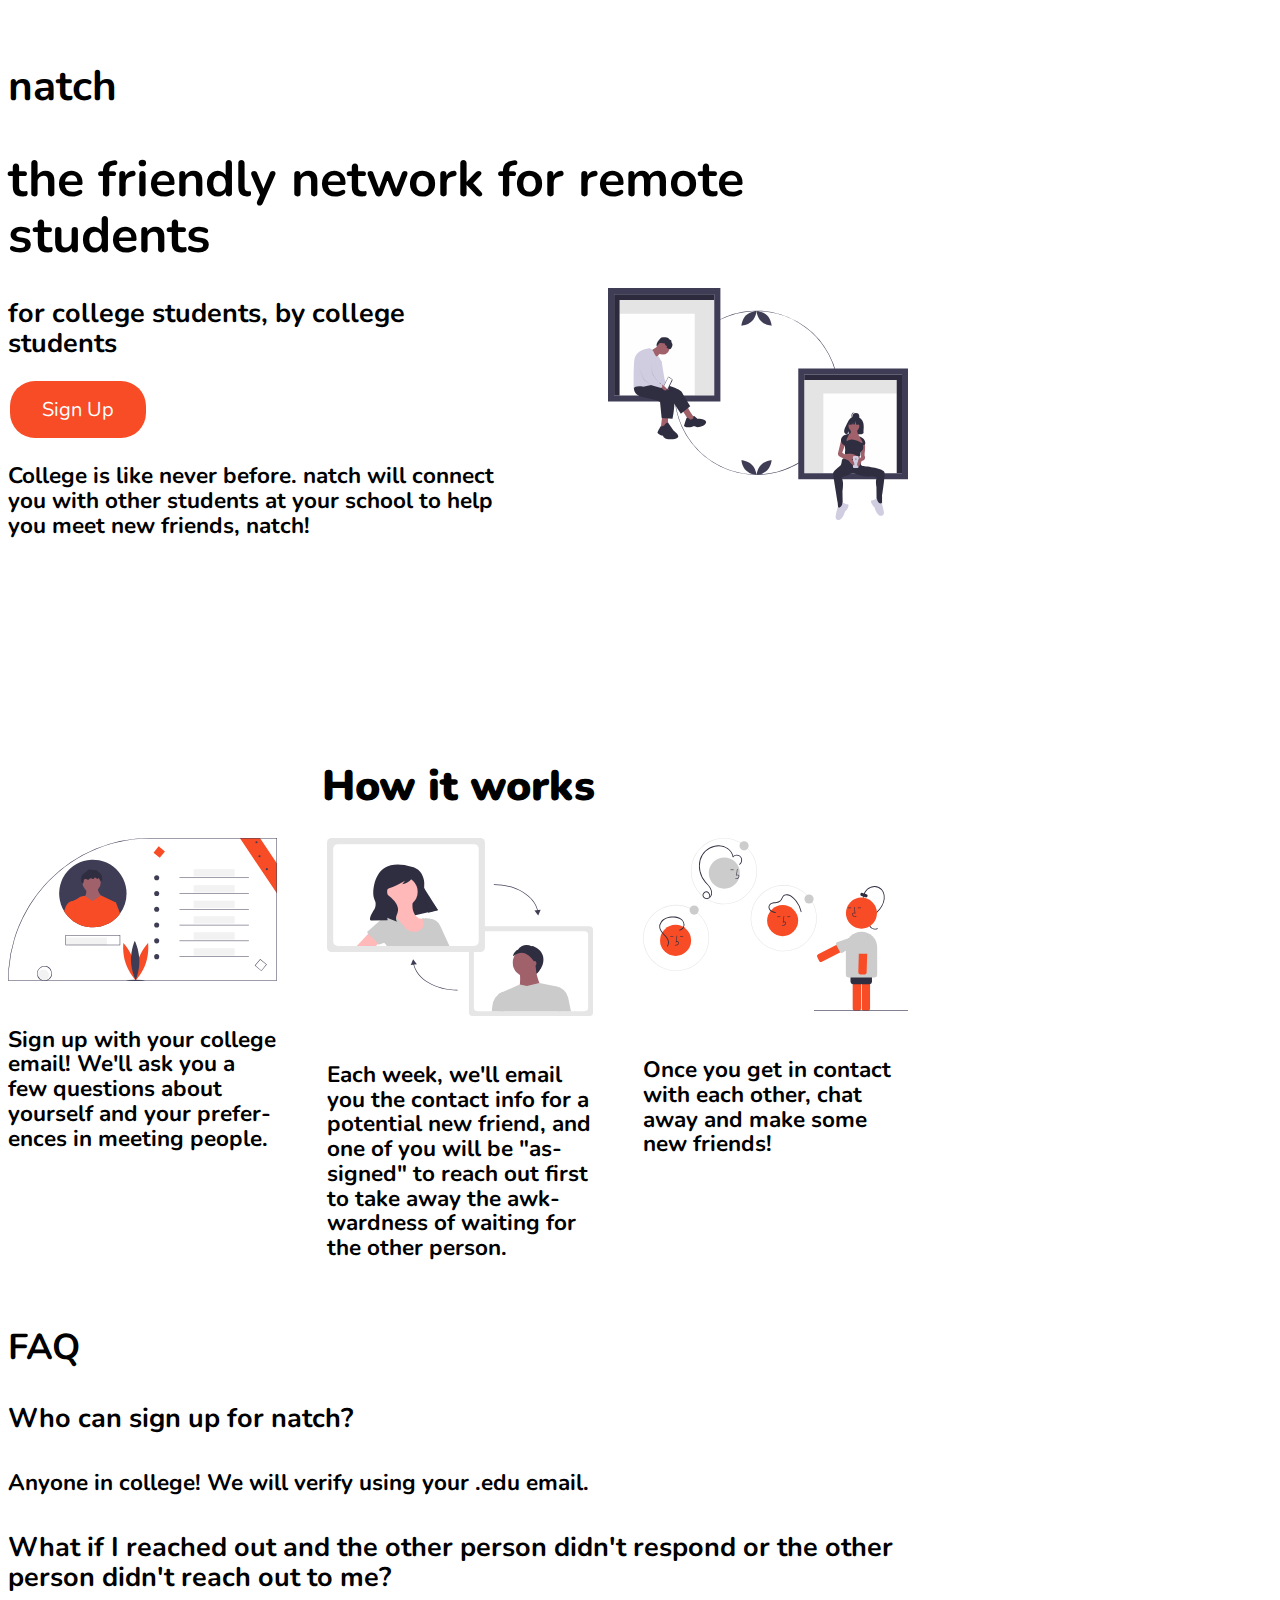
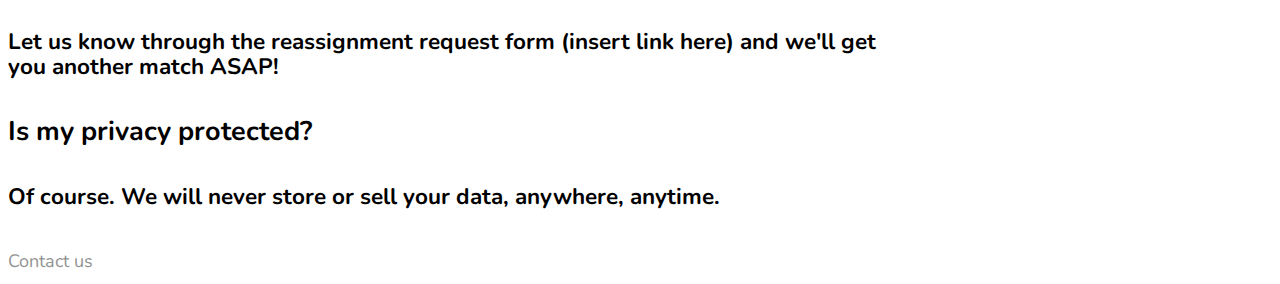
==== index.html @ 2302310b "hi" ====
<!DOCTYPE html>
<html lang="en">
    <head>
        <meta charset="UTF-8">
        <meta name="viewport" content="width=device-width, initial-scale=1.0">
        <title>natch</title>
        <link rel="stylesheet" href="style.css">
         <!-- Bootstrap CSS -->
         <!-- <link rel="stylesheet" href="https://maxcdn.bootstrapcdn.com/bootstrap/4.0.0/css/bootstrap.min.css" integrity="sha384-Gn5384xqQ1aoWXA+058RXPxPg6fy4IWvTNh0E263XmFcJlSAwiGgFAW/dAiS6JXm" crossorigin="anonymous">
         <meta name="viewport" content="width=device-width, initial-scale=1, shrink-to-fit=no"> -->
         <!-- <link href="https://fonts.googleapis.com/css2?family=Nunito:wght@700&display=swap" rel="stylesheet"> -->
         <!-- <link href="https://fonts.googleapis.com/css2?family=Nunito:wght@900&display=swap" rel="stylesheet"> -->
         <link href="https://fonts.googleapis.com/css2?family=Libre+Barcode+128+Text&family=Nunito:wght@900&display=swap" rel="stylesheet">
         <link href="https://fonts.googleapis.com/css2?family=Nunito:wght@800&display=swap" rel="stylesheet">


    </head>
     <body>
        <div class = "bkg-white">
         <h1 id="titlehead"> natch</h1>
        <!-- <h3>the friendly app for remote students</h3> -->
        <h1 id="quotetext">the friendly network for remote students</h1>
        <img src = "images/undraw_connection_b38q (2).svg" style = "float:right;width:300px; margin-left:10%">
        <div id = "about">
            <h4>for college students, by college students</h4>
            <a href="sign-up.html" class="formButton">Sign Up</a>
            <h5><div id = "intro">College is like never before. natch will 
                connect you with other students at your school to help you meet new friends, natch!</div>
            </h5>
        </div>
        
        <div id = "selection" id = "bkg-grey">
            <h1 style = "text-align: center;"><b>How it works</b></h1>

        <div class="grid-container">
            <div class="grid-item"><img src = "images/undraw_personal_info_0okl.svg">
                <h5> Sign up with your college email! We'll ask you a few questions about yourself
                    and your preferences in meeting people.
                </h5>
            </div>
            <div class="grid-item"><img src = "images/undraw_remote_meeting_cbfk (1).svg">
                <h5> Each week, we'll email you the contact info for a potential new friend, and 
                    one of you will be "assigned" to reach out first to take away the 
                    awkwardness of waiting for the other person.
                </h5>
            </div>
            <div class="grid-item"><img src = "images/undraw_Friends_online_re_r7pq.svg">
            <h5> Once you get in contact with each other, chat away and make some new friends!
            </h5>
            </div>
        </div>
        </div>
    </div>

    <div class = "bkg-white">
            <h2> FAQ </h2>
            <h4>Who can sign up for natch?</h4>
            <h5>Anyone in college! We will verify using your .edu email.</h5>
            <h4>What if I reached out and the other person didn't respond or the other person didn't reach out to me?</h4>
            <h5>Let us know through the reassignment request form (insert link here) and we'll get you another match ASAP!</h5>
            <h4>Is my privacy protected?</h4>
            <h5>Of course. We will never store or sell your data, anywhere, anytime.</h5>

     
    
        <a href="mailto:hu.z.katherine@gmail.com" title="Email" class="contact-btn">Contact us </a>
        <!-- <script src="https://code.jquery.com/jquery-3.2.1.slim.min.js" integrity="sha384-KJ3o2DKtIkvYIK3UENzmM7KCkRr/rE9/Qpg6aAZGJwFDMVNA/GpGFF93hXpG5KkN" crossorigin="anonymous"></script>
        <script src="https://cdnjs.cloudflare.com/ajax/libs/popper.js/1.12.9/umd/popper.min.js" integrity="sha384-ApNbgh9B+Y1QKtv3Rn7W3mgPxhU9K/ScQsAP7hUibX39j7fakFPskvXusvfa0b4Q" crossorigin="anonymous"></script>
        <script src="https://maxcdn.bootstrapcdn.com/bootstrap/4.0.0/js/bootstrap.min.js" integrity="sha384-JZR6Spejh4U02d8jOt6vLEHfe/JQGiRRSQQxSfFWpi1MquVdAyjUar5+76PVCmYl" crossorigin="anonymous"></script>
         -->
        </div>

        </body>
</html>
---- style.css ----
* {
  -webkit-box-sizing: border-box;
     -moz-box-sizing: border-box;
          box-sizing: border-box;
} 
html {
    font-size: 62.5%;
    font-family: 'Nunito', sans-serif;
    box-sizing: border-box;
    
  }
  body {
    font-size: 1.8rem;
    line-height: 1.618;
    max-width: 50em; /*was 38*/
    color: #000000;
    /*background-color: #FFFFFF;
    /*padding: 10px;
    /*background: url('../blob/blobgreen.svg');
    height:3000px;*/
    column-width: 50%;
    text-align: left;
    /*background-position: top left;
    background-repeat: no-repeat;
    background-attachment: fixed;*/
    
  }
  @media (max-width: 684px) {
    body {
      font-size: 1.53rem;
      margin-left:20%;
      margin-right:20%
    }
  }
  @media (max-width: 382px) {
    body {
      font-size: 1.35rem;
      margin-left:5%;
      margin-right:5%;
    }
  }
  h1, h2, h3, h4, h5, h6 {
    line-height: 1.1;
    font-family: 'Nunito', sans-serif;
    font-weight: 700;
    overflow-wrap: break-word;
    word-wrap: break-word;
    -ms-word-break: break-all;
    word-break: break-word;
    -ms-hyphens: auto;
    -moz-hyphens: auto;
    -webkit-hyphens: auto;
    hyphens: auto;
    position: relative;
    z-index: 2;
  }
  h1 {
    font-size: 2.35em;
    /*margin-bottom: 2em;*/
  }
  h2 {
    font-size: 2em;
  }
  h3 {
    font-size: 1.75em;
  }
  h4 {
    font-size: 1.5em;
  }
  h5 {
    font-size: 1.25em;
  }
  h6 {
    font-size: 1em;
  }
  .intro{
    font-size: 1.25em;
    margin-bottom: 7em;
  }
  p {
    font-family: 'Nunito', sans-serif;
    margin-top: -1em;
  }

  #titlehead {
    margin-top: 1.5em;
    margin-bottom: 1em;
  }

  #quotetext {
    font-size: 2.80em;
    margin-bottom: 0.5em;
  }
  #blob {
    position: absolute;
    top: -45%;
    z-index: 1;
  }
  #title {
    position: relative;
    z-index: 2;
  }
.sign-up-form {
  width: 300px;
  padding: 20px;
  margin: 8% auto 0;
  text-align: center;
}
.input-box {
  border-radius:25px;
  padding: 10px;
  margin: 10px 0;
  width: 100%;
  outline: none;
}
.menu {
  color: inherit;

}
img {
  width:100%;
}
#selection{
  margin-top: 25%;
}

.center {
    display: flex;
    justify-content: center;
    align-items: center;
}

.grid-item {
  padding: 0px;

}
.grid-container {
  display: grid;
  grid-column-gap: 50px;
  grid-template-columns: auto auto auto;
}

.button {
    border-style:solid;
    border-color:4a4a4a;
    border-width: 5px;
    color: 4a4a4a;
    padding: 15px 32px;
    background-color: transparent;
    text-align: center;
    text-decoration: none;
    display: flex;
    font-size: 20px;
    margin: 4px 2px;
    cursor: pointer;
    font-family: 'Nunito', sans-serif;
    box-shadow:0
}
.formButton {
    background-color:#F74C26;
    color: white;
    padding: 15px 32px;
    text-align: center;
    border-radius:25px;
    font-size: 20px;
    margin: 4px 2px;
    cursor: desfult;
    font-family: 'Nunito', sans-serif;
    text-decoration: none;
}

.contact-btn{
  color: #4a4a4a;
  opacity: 0.6;
  font-family: 'Nunito', sans-serif;
  text-decoration: none;
}
.contact-btn:hover {opacity: 1;}

.bkg-white{
  background-color: white !important;
  margin: auto !important;

}
#bkg-grey{
  background-color: grey !important;
  margin: auto !important;

}
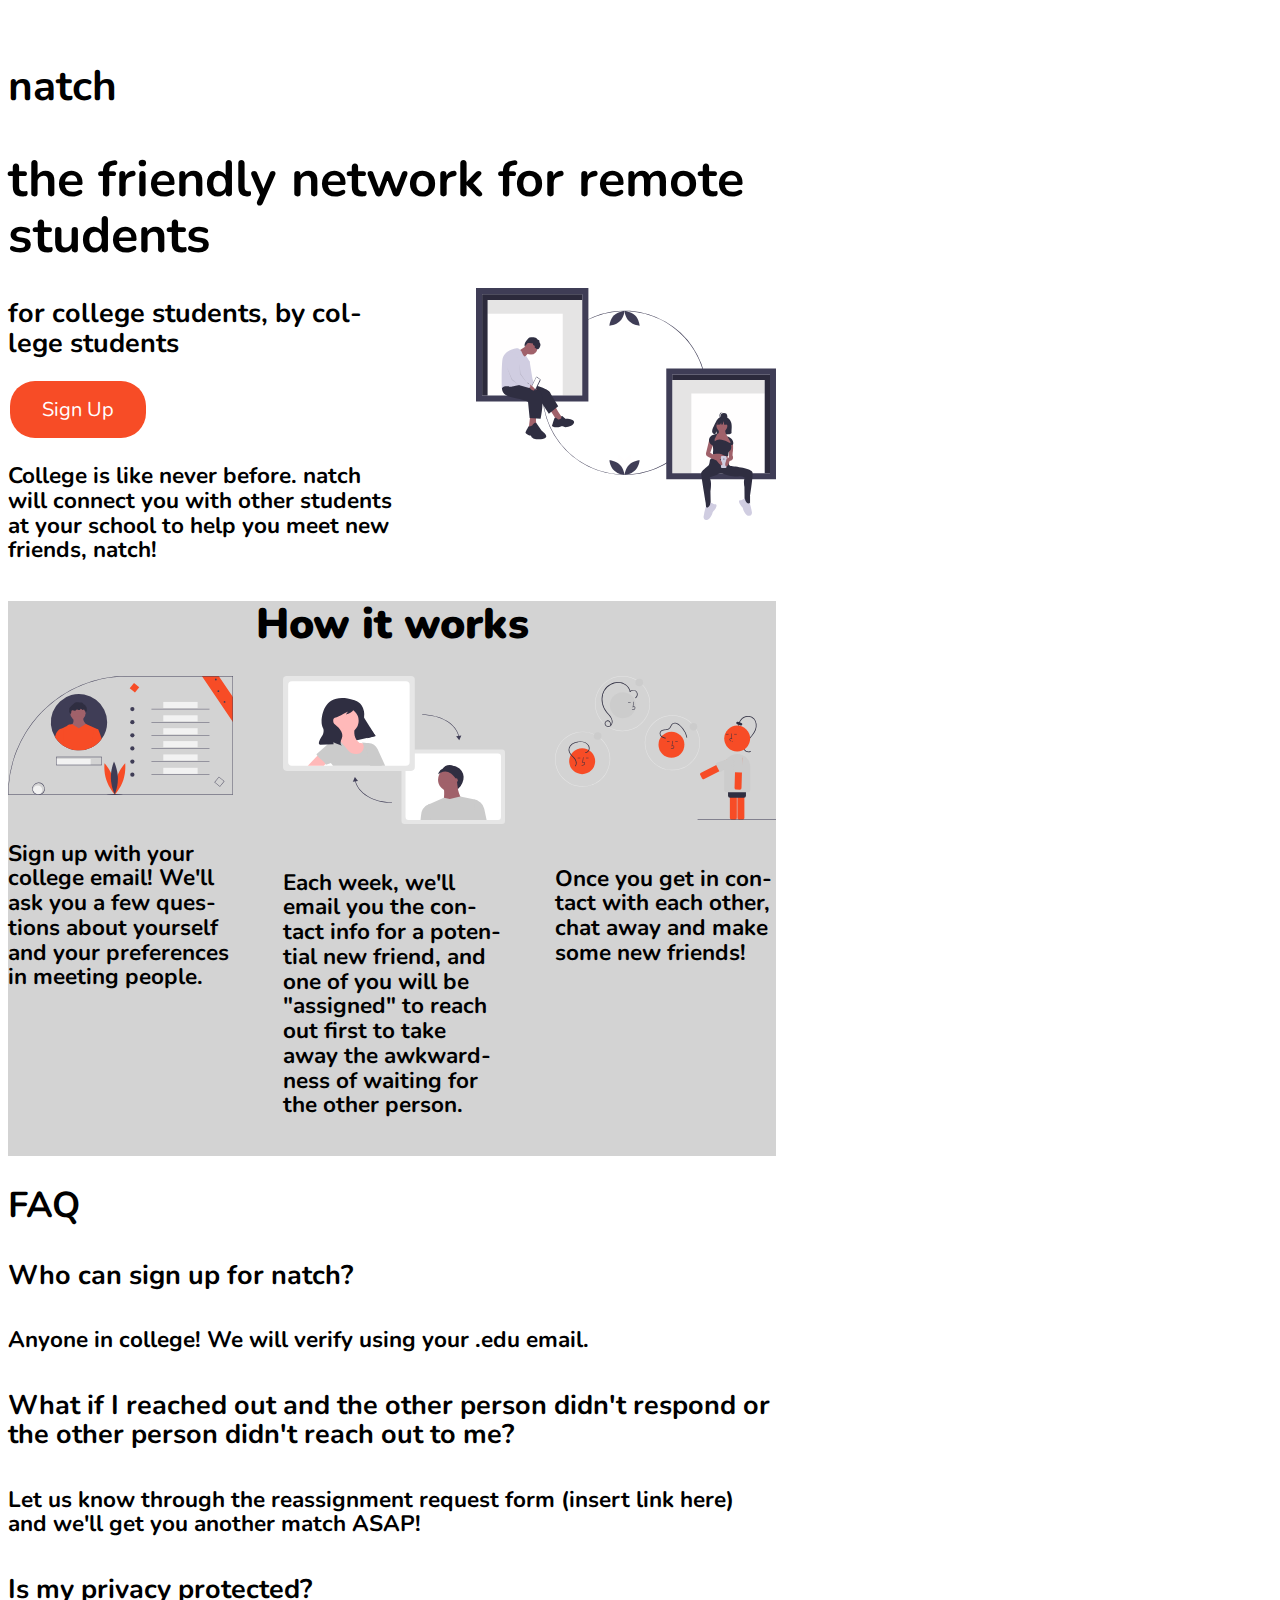
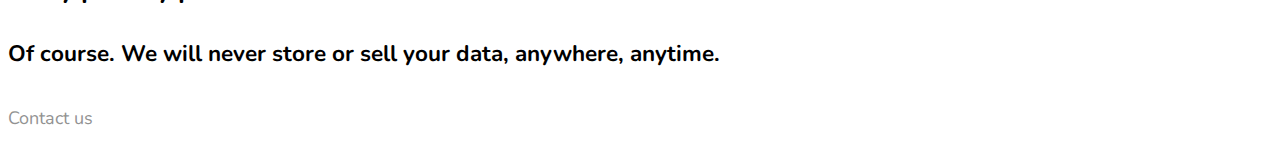
==== commit 94cab9af: "nothing" ====
--- a/index.html
+++ b/index.html
@@ -18,58 +18,73 @@
     </head>
      <body>
         <div class = "bkg-white">
-         <h1 id="titlehead"> natch</h1>
-        <!-- <h3>the friendly app for remote students</h3> -->
-        <h1 id="quotetext">the friendly network for remote students</h1>
-        <img src = "images/undraw_connection_b38q (2).svg" style = "float:right;width:300px; margin-left:10%">
-        <div id = "about">
-            <h4>for college students, by college students</h4>
-            <a href="sign-up.html" class="formButton">Sign Up</a>
-            <h5><div id = "intro">College is like never before. natch will 
-                connect you with other students at your school to help you meet new friends, natch!</div>
-            </h5>
-        </div>
+            <h1 id="titlehead"> natch</h1>
+           <h1 id="quotetext">the friendly network for remote students</h1>
+           <img src = "images/undraw_connection_b38q (2).svg" style = "float:right;width:300px; margin-left:10%">
+           <div id = "about">
+               <h4>for college students, by college students</h4>
+               <a href="sign-up.html" class="formButton">Sign Up</a>
+               <h5><div id = "intro">College is like never before. natch will 
+                   connect you with other students at your school to help you meet new friends, natch!</div>
+               </h5>
+           </div>
+           <!-- <div class="row">
+               <div class="col-md-4">
+               <img src = "images/hugo-co-workers.png">
+               </div>
+               <div class="col-md-4">
+               <img src = "images/hugo-list-is-empty.png">
+               </div>
+               <div class="col-md-4">
+               <img src = "images/hugo-message-sent.png">
+               </div>
+           </div> -->
+           </div>
+           
+           <div id = "selection" class = "bkg-grey">
+               <h1 style = "text-align: center;"><b>How it works</b></h1>
+   
+           <div class="grid-container">
+               <div class="grid-item"><img src = "images/undraw_personal_info_0okl.svg">
+                   <h5> Sign up with your college email! We'll ask you a few questions about yourself
+                       and your preferences in meeting people.
+                   </h5>
+               </div>
+               <div class="grid-item"><img src = "images/undraw_remote_meeting_cbfk (1).svg">
+                   <h5> Each week, we'll email you the contact info for a potential new friend, and 
+                       one of you will be "assigned" to reach out first to take away the 
+                       awkwardness of waiting for the other person.
+                   </h5>
+               </div>
+               <div class="grid-item"><img src = "images/undraw_Friends_online_re_r7pq.svg">
+               <h5> Once you get in contact with each other, chat away and make some new friends!
+               </h5>
+               </div>
+           </div>
+           </div>
+       </div>
+   
+       <div class = "bkg-white">
+               <h2> FAQ </h2>
+               <h4>Who can sign up for natch?</h4>
+               <h5>Anyone in college! We will verify using your .edu email.</h5>
+               <h4>What if I reached out and the other person didn't respond or the other person didn't reach out to me?</h4>
+               <h5>Let us know through the reassignment request form (insert link here) and we'll get you another match ASAP!</h5>
+               <h4>Is my privacy protected?</h4>
+               <h5>Of course. We will never store or sell your data, anywhere, anytime.</h5>
+   
         
-        <div id = "selection" id = "bkg-grey">
-            <h1 style = "text-align: center;"><b>How it works</b></h1>
+       
+           <a href="mailto:hu.z.katherine@gmail.com" title="Email" class="contact-btn">Contact us </a>
+           <!-- <script src="https://code.jquery.com/jquery-3.2.1.slim.min.js" integrity="sha384-KJ3o2DKtIkvYIK3UENzmM7KCkRr/rE9/Qpg6aAZGJwFDMVNA/GpGFF93hXpG5KkN" crossorigin="anonymous"></script>
+           <script src="https://cdnjs.cloudflare.com/ajax/libs/popper.js/1.12.9/umd/popper.min.js" integrity="sha384-ApNbgh9B+Y1QKtv3Rn7W3mgPxhU9K/ScQsAP7hUibX39j7fakFPskvXusvfa0b4Q" crossorigin="anonymous"></script>
+           <script src="https://maxcdn.bootstrapcdn.com/bootstrap/4.0.0/js/bootstrap.min.js" integrity="sha384-JZR6Spejh4U02d8jOt6vLEHfe/JQGiRRSQQxSfFWpi1MquVdAyjUar5+76PVCmYl" crossorigin="anonymous"></script>
+            -->
+           </div>
+   
+   
+        
 
-        <div class="grid-container">
-            <div class="grid-item"><img src = "images/undraw_personal_info_0okl.svg">
-                <h5> Sign up with your college email! We'll ask you a few questions about yourself
-                    and your preferences in meeting people.
-                </h5>
-            </div>
-            <div class="grid-item"><img src = "images/undraw_remote_meeting_cbfk (1).svg">
-                <h5> Each week, we'll email you the contact info for a potential new friend, and 
-                    one of you will be "assigned" to reach out first to take away the 
-                    awkwardness of waiting for the other person.
-                </h5>
-            </div>
-            <div class="grid-item"><img src = "images/undraw_Friends_online_re_r7pq.svg">
-            <h5> Once you get in contact with each other, chat away and make some new friends!
-            </h5>
-            </div>
-        </div>
-        </div>
-    </div>
-
-    <div class = "bkg-white">
-            <h2> FAQ </h2>
-            <h4>Who can sign up for natch?</h4>
-            <h5>Anyone in college! We will verify using your .edu email.</h5>
-            <h4>What if I reached out and the other person didn't respond or the other person didn't reach out to me?</h4>
-            <h5>Let us know through the reassignment request form (insert link here) and we'll get you another match ASAP!</h5>
-            <h4>Is my privacy protected?</h4>
-            <h5>Of course. We will never store or sell your data, anywhere, anytime.</h5>
-
-     
-    
-        <a href="mailto:hu.z.katherine@gmail.com" title="Email" class="contact-btn">Contact us </a>
-        <!-- <script src="https://code.jquery.com/jquery-3.2.1.slim.min.js" integrity="sha384-KJ3o2DKtIkvYIK3UENzmM7KCkRr/rE9/Qpg6aAZGJwFDMVNA/GpGFF93hXpG5KkN" crossorigin="anonymous"></script>
-        <script src="https://cdnjs.cloudflare.com/ajax/libs/popper.js/1.12.9/umd/popper.min.js" integrity="sha384-ApNbgh9B+Y1QKtv3Rn7W3mgPxhU9K/ScQsAP7hUibX39j7fakFPskvXusvfa0b4Q" crossorigin="anonymous"></script>
-        <script src="https://maxcdn.bootstrapcdn.com/bootstrap/4.0.0/js/bootstrap.min.js" integrity="sha384-JZR6Spejh4U02d8jOt6vLEHfe/JQGiRRSQQxSfFWpi1MquVdAyjUar5+76PVCmYl" crossorigin="anonymous"></script>
-         -->
-        </div>
 
         </body>
 </html>
--- a/style.css
+++ b/style.css
@@ -12,9 +12,9 @@
   body {
     font-size: 1.8rem;
     line-height: 1.618;
-    max-width: 50em; /*was 38*/
+    max-width: 60%; /*was 38*/
     color: #000000;
-    /*background-color: #FFFFFF;
+    /*background-color: #FFFFFF;d
     /*padding: 10px;
     /*background: url('../blob/blobgreen.svg');
     height:3000px;*/
@@ -177,13 +177,12 @@
 }
 .contact-btn:hover {opacity: 1;}
 
-.bkg-white{
+#bkg-white{
   background-color: white !important;
   margin: auto !important;
 
 }
-#bkg-grey{
-  background-color: grey !important;
+.bkg-grey{
+  background-color: lightgrey !important;
   margin: auto !important;
-
 }
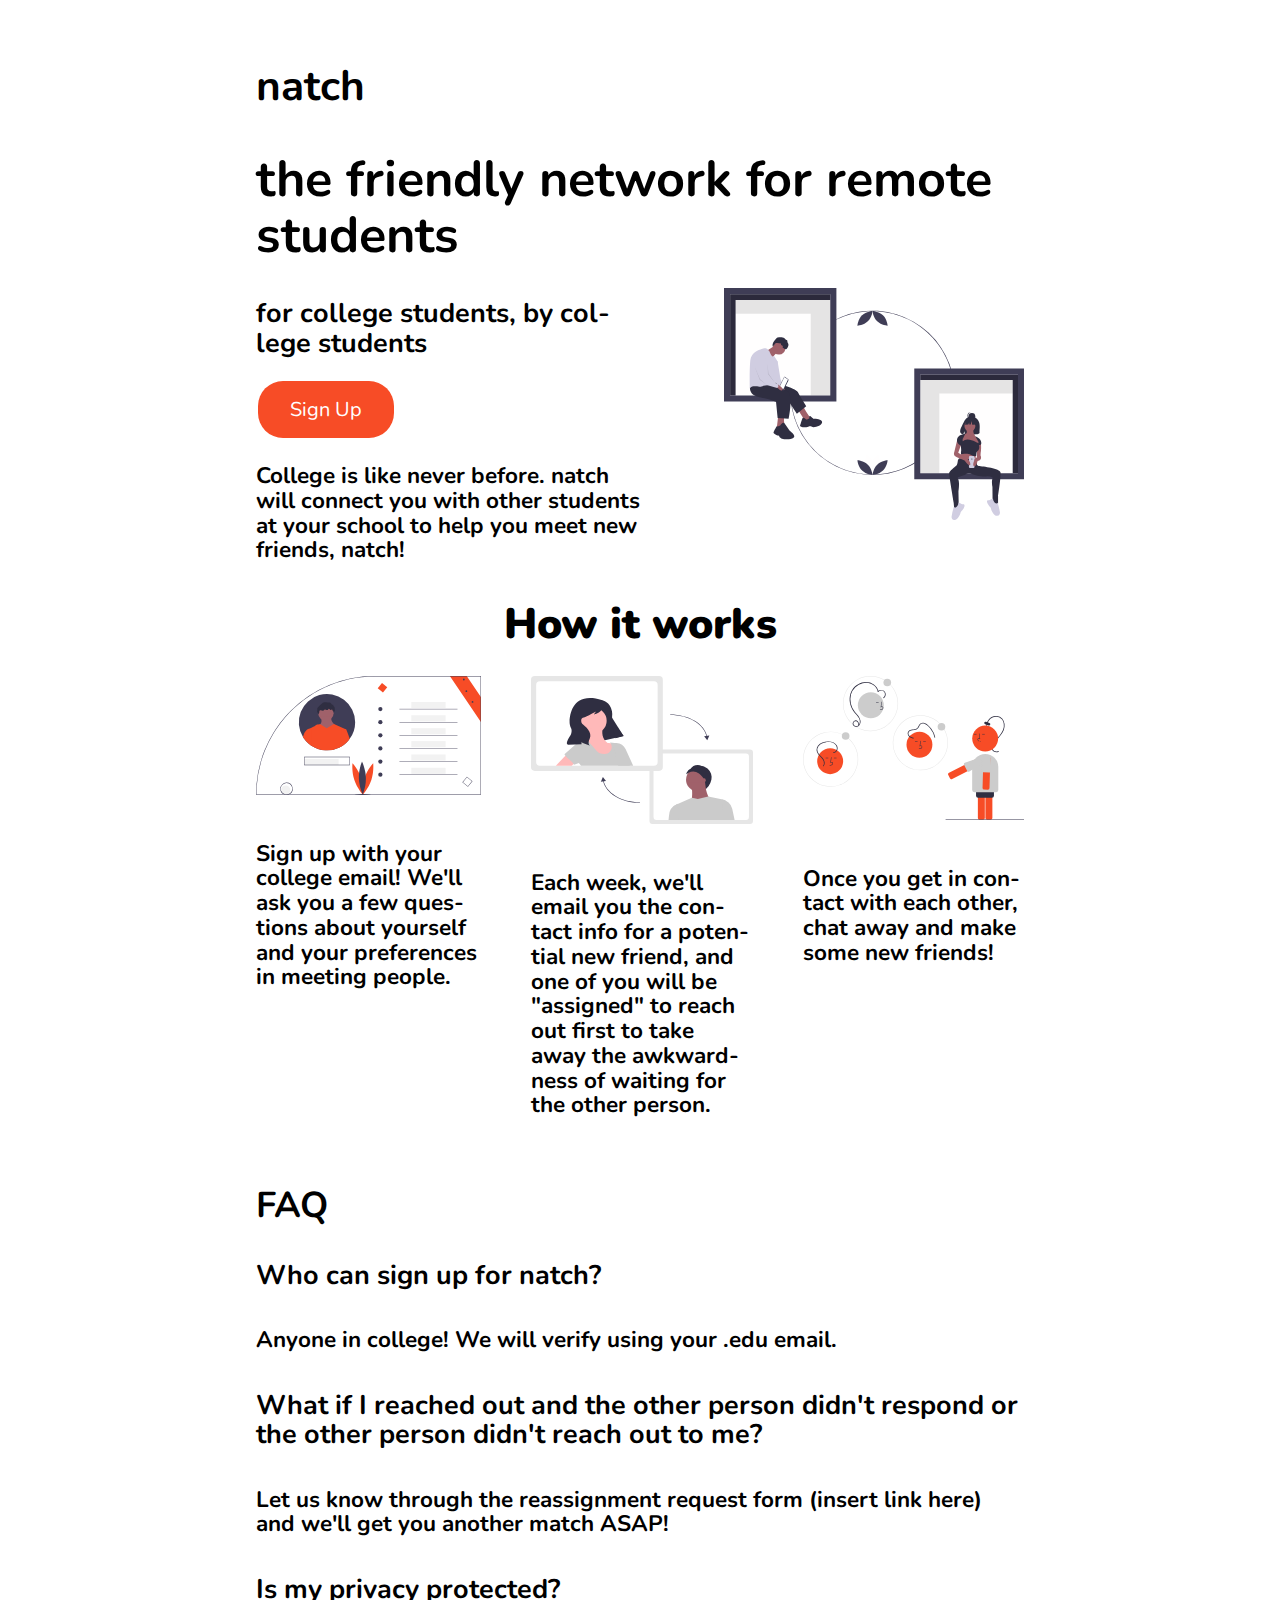
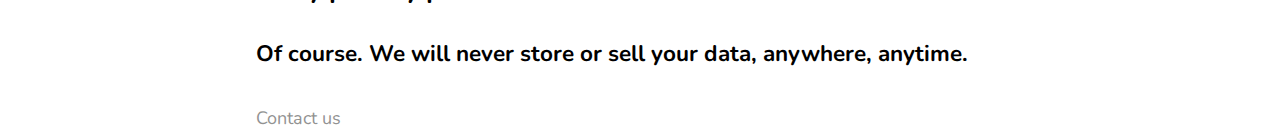
==== commit 02cc602a: "back" ====
--- a/index.html
+++ b/index.html
@@ -17,7 +17,7 @@
 
     </head>
      <body>
-        <div class = "bkg-white">
+        <!-- <div class = "bkg-white"> -->
             <h1 id="titlehead"> natch</h1>
            <h1 id="quotetext">the friendly network for remote students</h1>
            <img src = "images/undraw_connection_b38q (2).svg" style = "float:right;width:300px; margin-left:10%">
@@ -39,9 +39,11 @@
                <img src = "images/hugo-message-sent.png">
                </div>
            </div> -->
-           </div>
+
+
+           <!-- </div> -->
            
-           <div id = "selection" class = "bkg-grey">
+           <!-- <div id = "selection" class = "bkg-grey"> -->
                <h1 style = "text-align: center;"><b>How it works</b></h1>
    
            <div class="grid-container">
@@ -62,9 +64,9 @@
                </div>
            </div>
            </div>
-       </div>
+       <!-- </div> -->
    
-       <div class = "bkg-white">
+       <!-- <div class = "bkg-white"> -->
                <h2> FAQ </h2>
                <h4>Who can sign up for natch?</h4>
                <h5>Anyone in college! We will verify using your .edu email.</h5>
@@ -80,7 +82,7 @@
            <script src="https://cdnjs.cloudflare.com/ajax/libs/popper.js/1.12.9/umd/popper.min.js" integrity="sha384-ApNbgh9B+Y1QKtv3Rn7W3mgPxhU9K/ScQsAP7hUibX39j7fakFPskvXusvfa0b4Q" crossorigin="anonymous"></script>
            <script src="https://maxcdn.bootstrapcdn.com/bootstrap/4.0.0/js/bootstrap.min.js" integrity="sha384-JZR6Spejh4U02d8jOt6vLEHfe/JQGiRRSQQxSfFWpi1MquVdAyjUar5+76PVCmYl" crossorigin="anonymous"></script>
             -->
-           </div>
+        <!-- </div> -->
    
    
         
--- a/style.css
+++ b/style.css
@@ -10,19 +10,20 @@
     
   }
   body {
+    margin: auto;
     font-size: 1.8rem;
     line-height: 1.618;
-    max-width: 60%; /*was 38*/
+    max-width: 60%; /*was 38, then 50*/
     color: #000000;
-    /*background-color: #FFFFFF;d
+    background-color: #FFFFFF;
     /*padding: 10px;
     /*background: url('../blob/blobgreen.svg');
     height:3000px;*/
     column-width: 50%;
     text-align: left;
-    /*background-position: top left;
+    background-position: top left;
     background-repeat: no-repeat;
-    background-attachment: fixed;*/
+    background-attachment: fixed;
     
   }
   @media (max-width: 684px) {
@@ -177,7 +178,7 @@
 }
 .contact-btn:hover {opacity: 1;}
 
-#bkg-white{
+/* #bkg-white{
   background-color: white !important;
   margin: auto !important;
 
@@ -185,4 +186,4 @@
 .bkg-grey{
   background-color: lightgrey !important;
   margin: auto !important;
-}
+} */
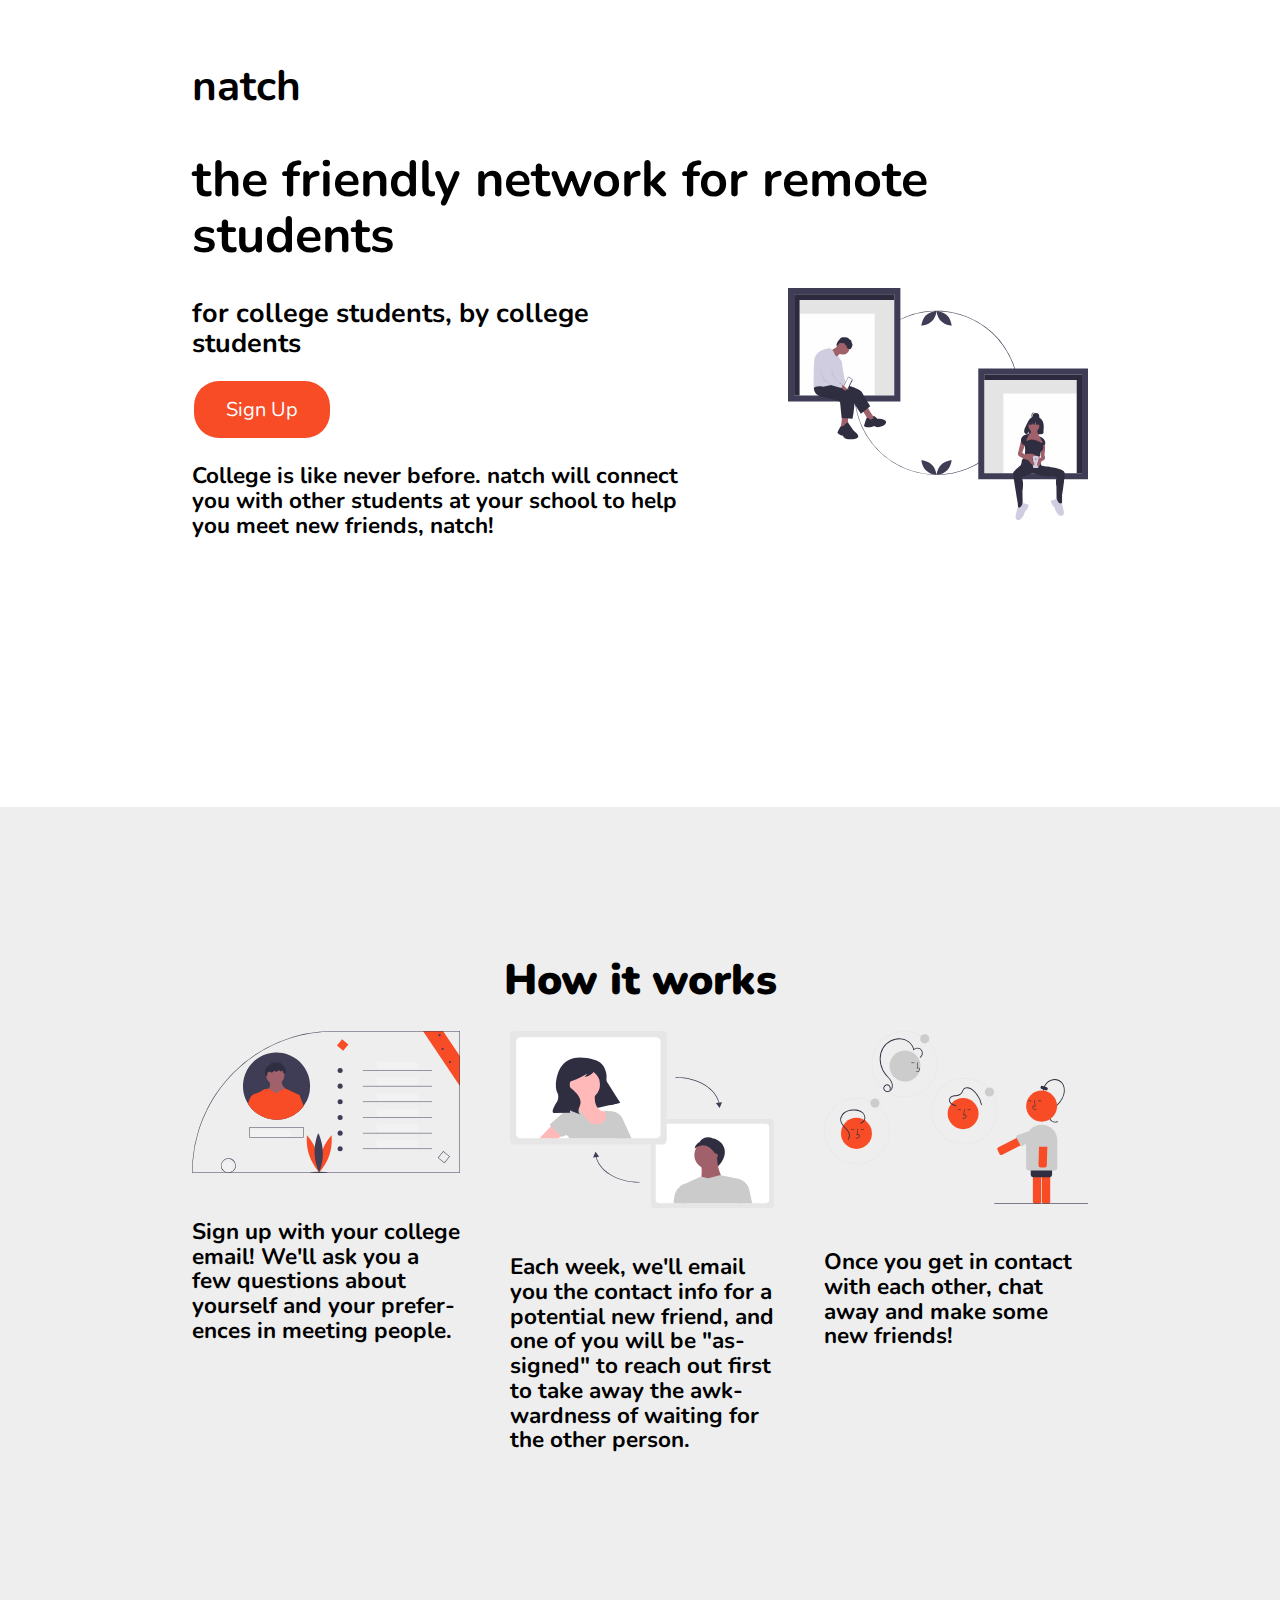
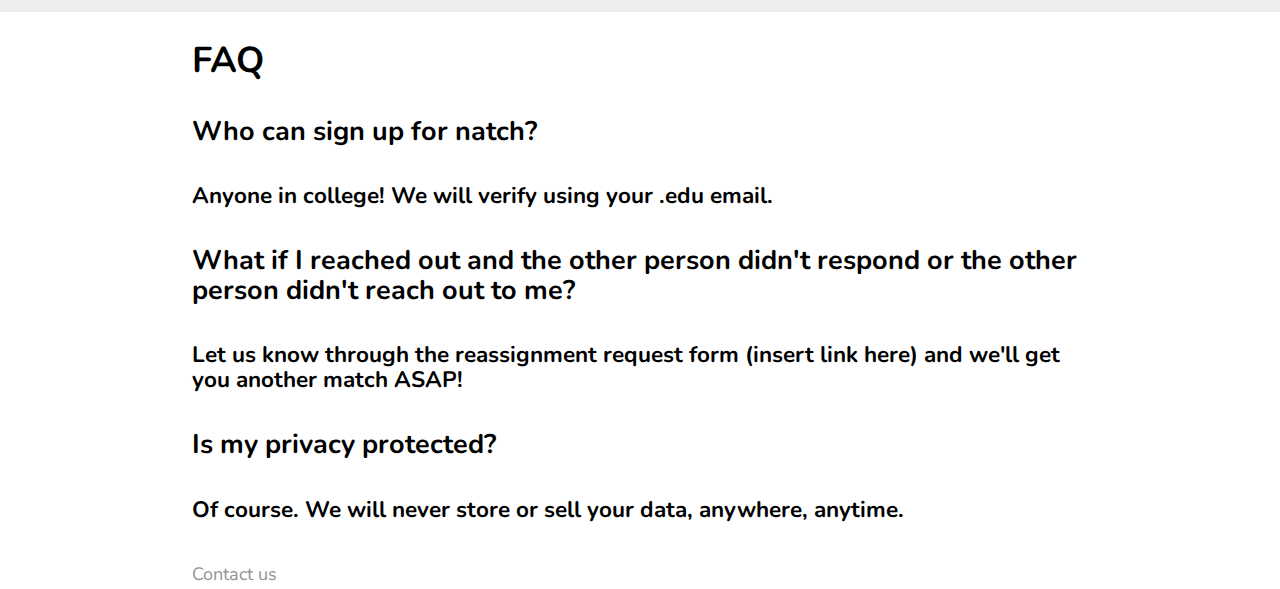
==== commit dcddfe5a: "background to grey and white!!" ====
--- a/index.html
+++ b/index.html
@@ -17,7 +17,7 @@
 
     </head>
      <body>
-        <!-- <div class = "bkg-white"> -->
+        <div class = "bkg-white">
             <h1 id="titlehead"> natch</h1>
            <h1 id="quotetext">the friendly network for remote students</h1>
            <img src = "images/undraw_connection_b38q (2).svg" style = "float:right;width:300px; margin-left:10%">
@@ -28,6 +28,8 @@
                    connect you with other students at your school to help you meet new friends, natch!</div>
                </h5>
            </div>
+        </div>
+    </div>
            <!-- <div class="row">
                <div class="col-md-4">
                <img src = "images/hugo-co-workers.png">
@@ -41,32 +43,35 @@
            </div> -->
 
 
-           <!-- </div> -->
-           
-           <!-- <div id = "selection" class = "bkg-grey"> -->
-               <h1 style = "text-align: center;"><b>How it works</b></h1>
+           </div>
+            <div class = "bkg-grey">
+                <div style = "max-width: 70%;margin:auto;">              
+                <div id = "selection">
+                <h1 style = "text-align: center;"><b>How it works</b></h1>
    
-           <div class="grid-container">
-               <div class="grid-item"><img src = "images/undraw_personal_info_0okl.svg">
-                   <h5> Sign up with your college email! We'll ask you a few questions about yourself
-                       and your preferences in meeting people.
-                   </h5>
-               </div>
-               <div class="grid-item"><img src = "images/undraw_remote_meeting_cbfk (1).svg">
-                   <h5> Each week, we'll email you the contact info for a potential new friend, and 
-                       one of you will be "assigned" to reach out first to take away the 
-                       awkwardness of waiting for the other person.
-                   </h5>
-               </div>
-               <div class="grid-item"><img src = "images/undraw_Friends_online_re_r7pq.svg">
-               <h5> Once you get in contact with each other, chat away and make some new friends!
-               </h5>
-               </div>
-           </div>
-           </div>
-       <!-- </div> -->
+                    <div class="grid-container">
+                        <div class="grid-item"><img src = "images/undraw_personal_info_0okl.svg">
+                            <h5> Sign up with your college email! We'll ask you a few questions about yourself
+                                and your preferences in meeting people.
+                            </h5>
+                        </div>
+                        <div class="grid-item"><img src = "images/undraw_remote_meeting_cbfk (1).svg">
+                            <h5> Each week, we'll email you the contact info for a potential new friend, and 
+                                one of you will be "assigned" to reach out first to take away the 
+                                awkwardness of waiting for the other person.
+                            </h5>
+                        </div>
+                        <div class="grid-item"><img src = "images/undraw_Friends_online_re_r7pq.svg">
+                        <h5> Once you get in contact with each other, chat away and make some new friends!
+                        </h5>
+                        </div>
+                    </div>
+                </div>
+                </div>
+            </div>
+         </div>
    
-       <!-- <div class = "bkg-white"> -->
+       <div class = "bkg-white">
                <h2> FAQ </h2>
                <h4>Who can sign up for natch?</h4>
                <h5>Anyone in college! We will verify using your .edu email.</h5>
@@ -82,7 +87,7 @@
            <script src="https://cdnjs.cloudflare.com/ajax/libs/popper.js/1.12.9/umd/popper.min.js" integrity="sha384-ApNbgh9B+Y1QKtv3Rn7W3mgPxhU9K/ScQsAP7hUibX39j7fakFPskvXusvfa0b4Q" crossorigin="anonymous"></script>
            <script src="https://maxcdn.bootstrapcdn.com/bootstrap/4.0.0/js/bootstrap.min.js" integrity="sha384-JZR6Spejh4U02d8jOt6vLEHfe/JQGiRRSQQxSfFWpi1MquVdAyjUar5+76PVCmYl" crossorigin="anonymous"></script>
             -->
-        <!-- </div> -->
+        </div>
    
    
         
--- a/style.css
+++ b/style.css
@@ -10,10 +10,9 @@
     
   }
   body {
-    margin: auto;
+    margin: 0;
     font-size: 1.8rem;
     line-height: 1.618;
-    max-width: 60%; /*was 38, then 50*/
     color: #000000;
     background-color: #FFFFFF;
     /*padding: 10px;
@@ -122,7 +121,10 @@
   width:100%;
 }
 #selection{
-  margin-top: 25%;
+  margin-top: 30%;
+  padding-top: 13.5%;
+  padding-bottom: 13.5%;
+
 }
 
 .center {
@@ -178,12 +180,15 @@
 }
 .contact-btn:hover {opacity: 1;}
 
-/* #bkg-white{
+.bkg-white{
   background-color: white !important;
   margin: auto !important;
-
+  max-width: 70%; /*was 38, then 50*/
+  max-height: 100%;
 }
 .bkg-grey{
-  background-color: lightgrey !important;
+  max-width: 100%; /*was 38, then 50*/
+  background-color: #eeeeee !important;
   margin: auto !important;
-} */
+  max-height: 100%;
+}
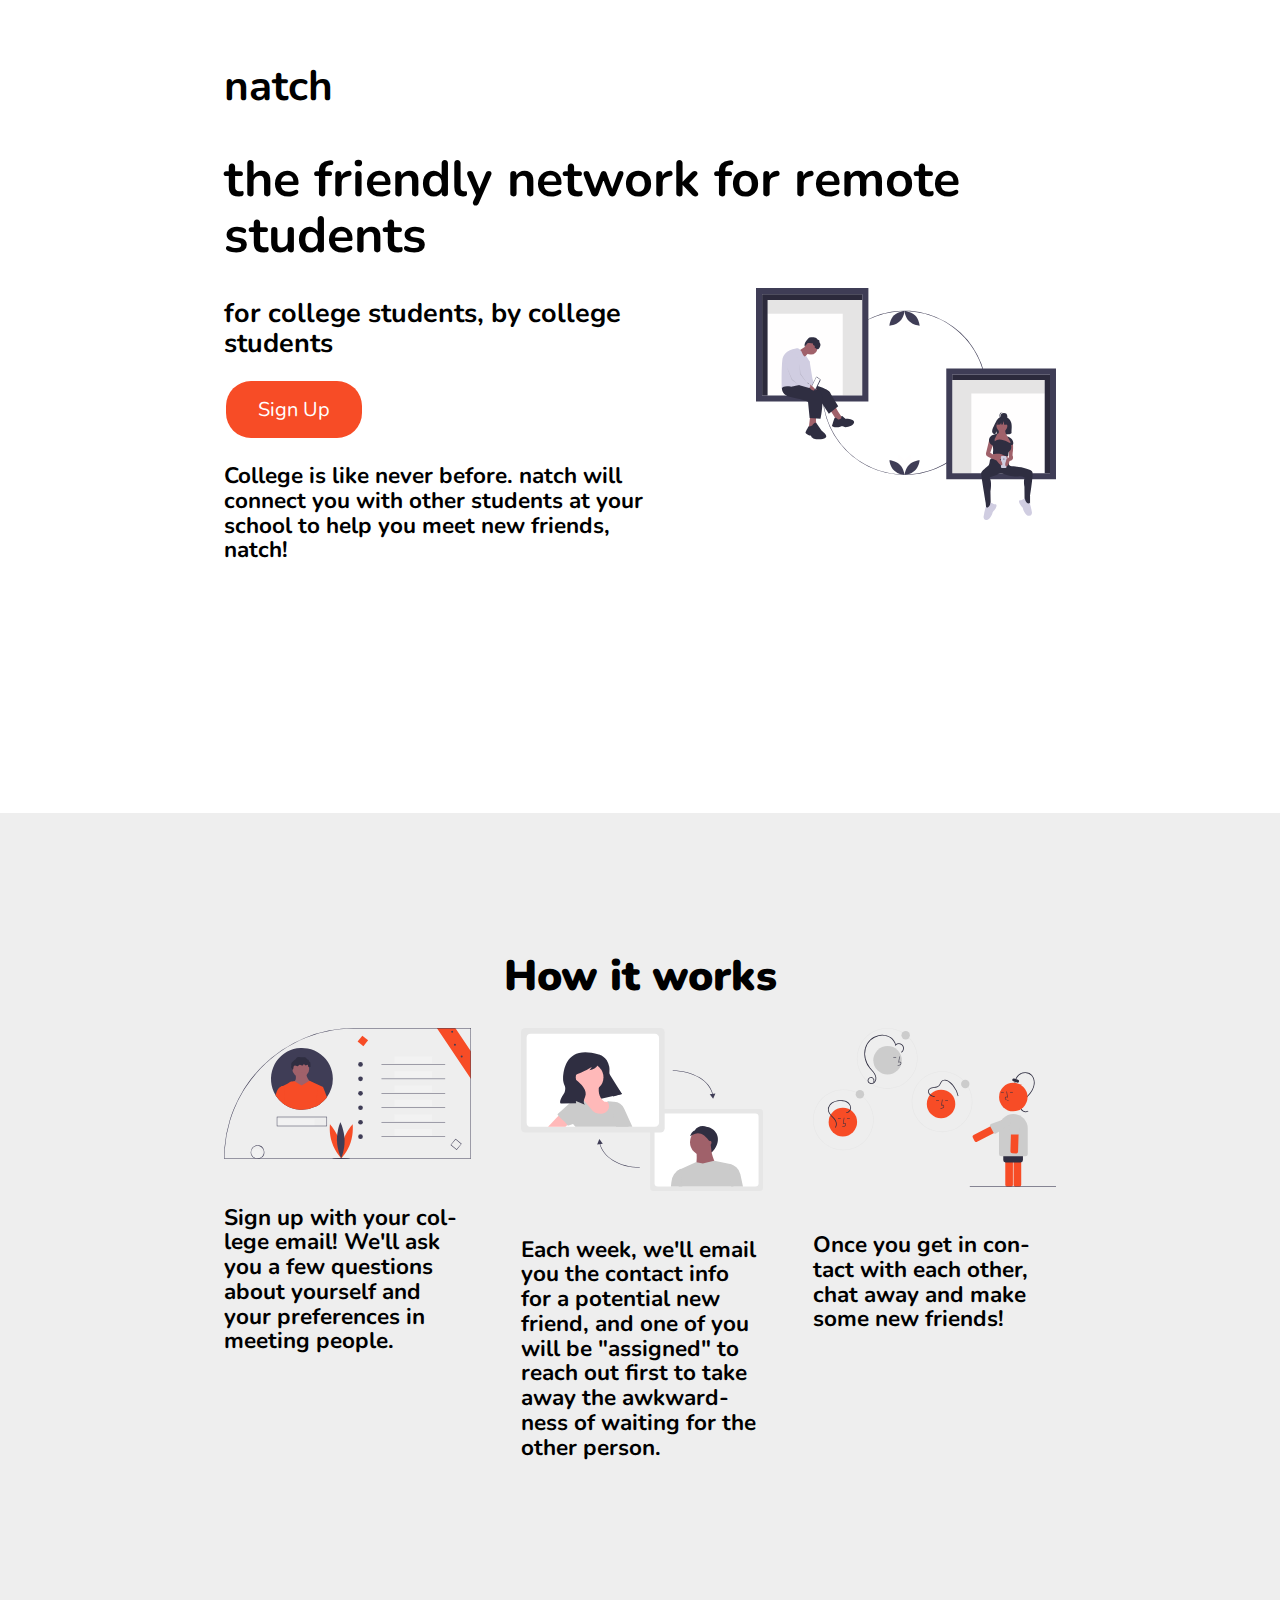
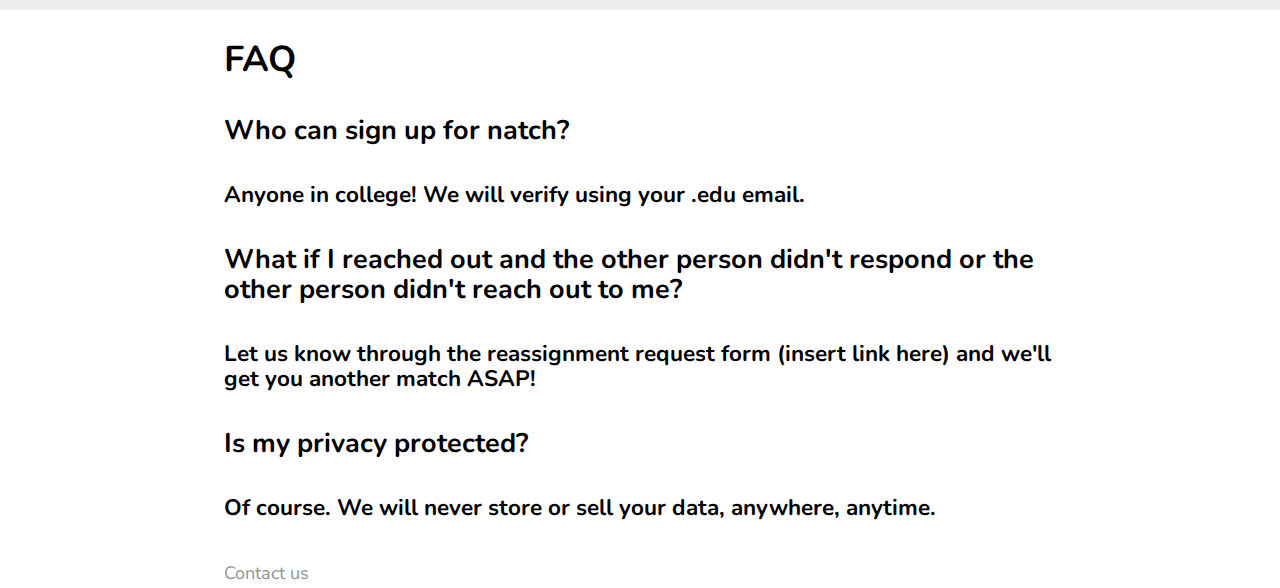
==== commit 34763b07: "max width 65" ====
--- a/index.html
+++ b/index.html
@@ -45,7 +45,7 @@
 
            </div>
             <div class = "bkg-grey">
-                <div style = "max-width: 70%;margin:auto;">              
+                <div style = "max-width: 65%;margin:auto;">              
                 <div id = "selection">
                 <h1 style = "text-align: center;"><b>How it works</b></h1>
    
--- a/style.css
+++ b/style.css
@@ -183,7 +183,7 @@
 .bkg-white{
   background-color: white !important;
   margin: auto !important;
-  max-width: 70%; /*was 38, then 50*/
+  max-width: 65%; /*was 38, then 50*/
   max-height: 100%;
 }
 .bkg-grey{
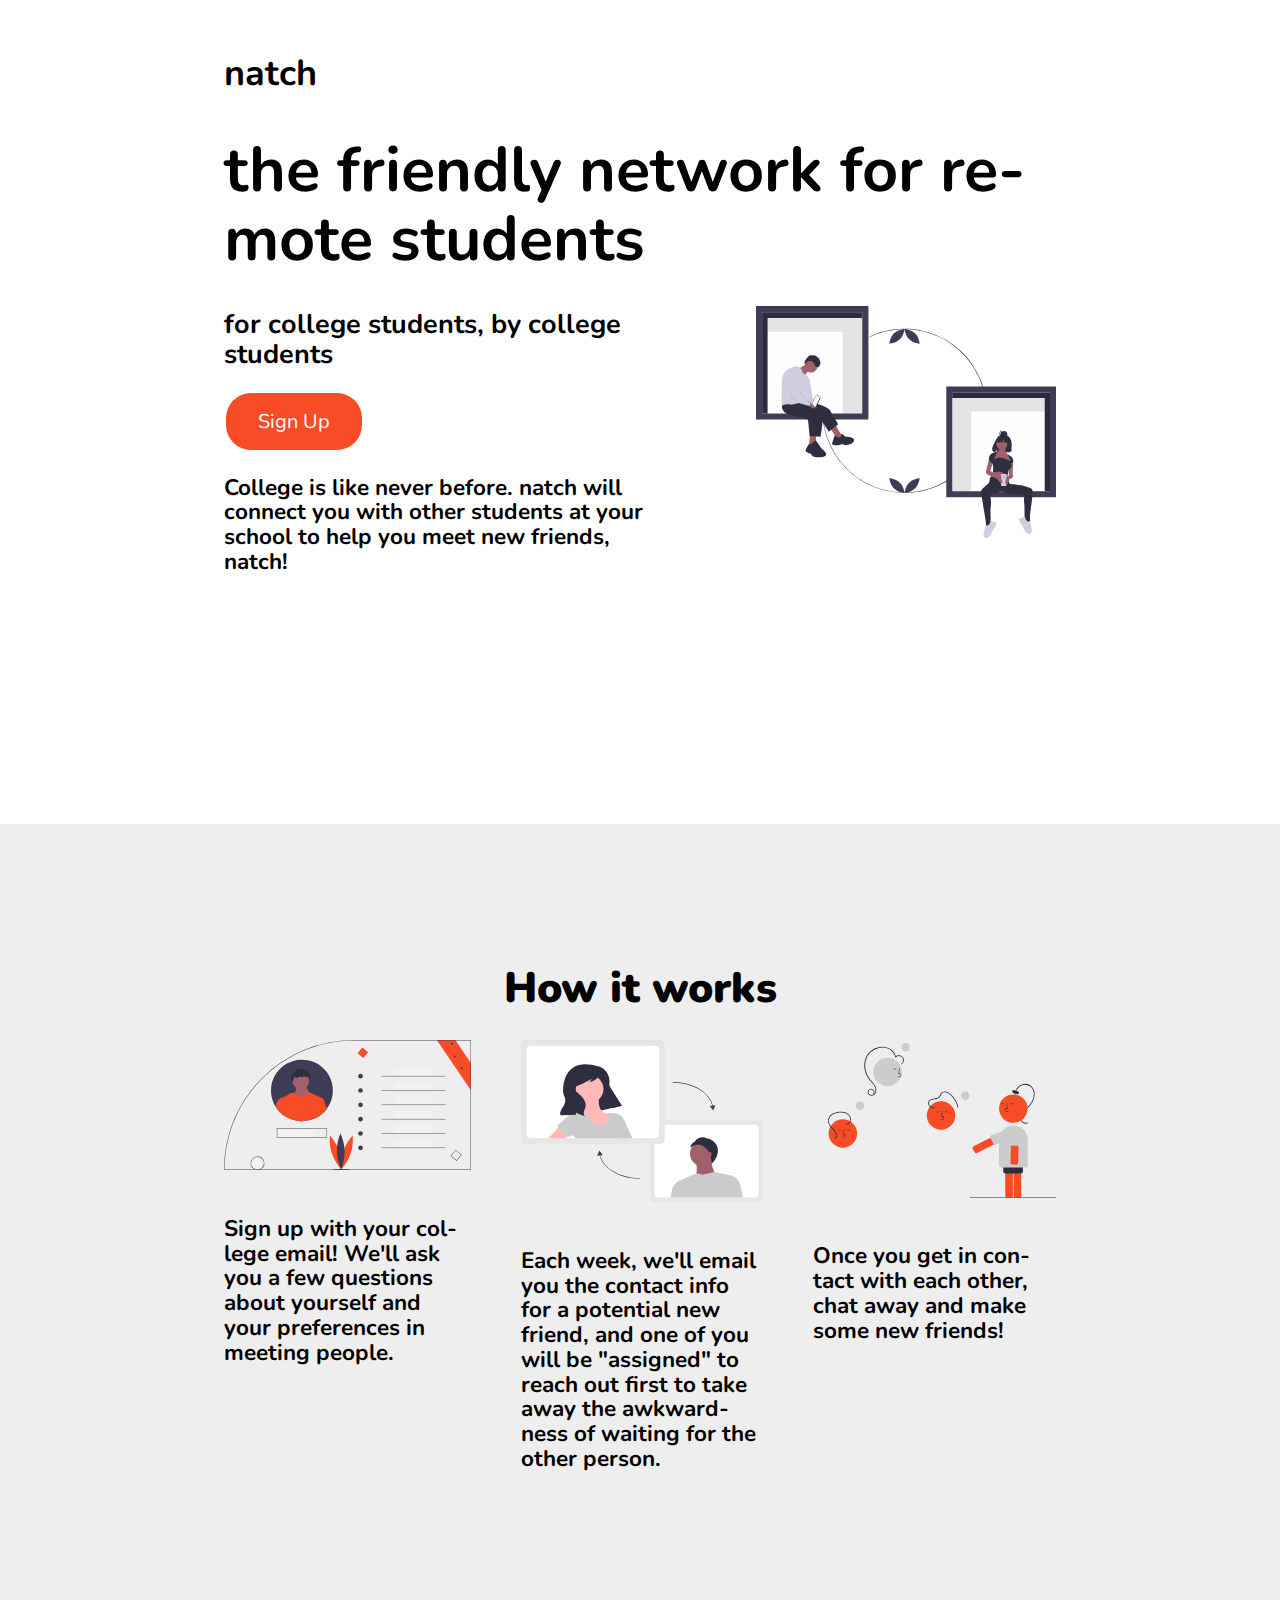
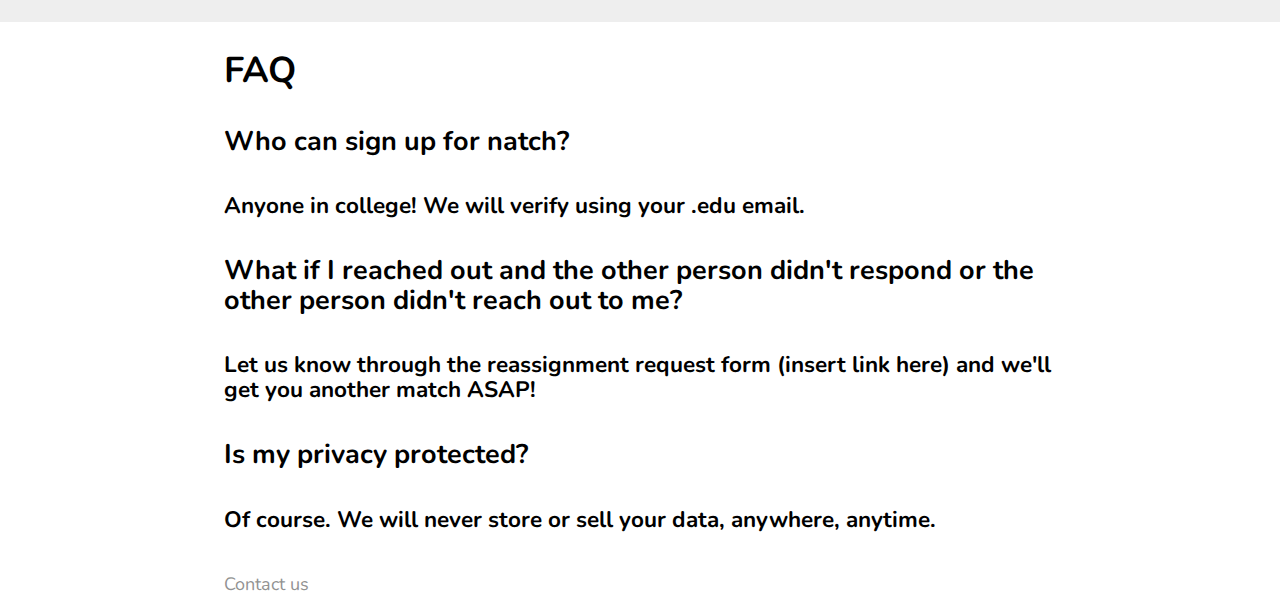
==== commit 43f0ddb5: "font size" ====
--- a/index.html
+++ b/index.html
@@ -18,7 +18,7 @@
     </head>
      <body>
         <div class = "bkg-white">
-            <h1 id="titlehead"> natch</h1>
+            <h2 id="titlehead">natch</h2>
            <h1 id="quotetext">the friendly network for remote students</h1>
            <img src = "images/undraw_connection_b38q (2).svg" style = "float:right;width:300px; margin-left:10%">
            <div id = "about">
--- a/style.css
+++ b/style.css
@@ -88,7 +88,7 @@
   }
 
   #quotetext {
-    font-size: 2.80em;
+    font-size: 3.5em;
     margin-bottom: 0.5em;
   }
   #blob {
